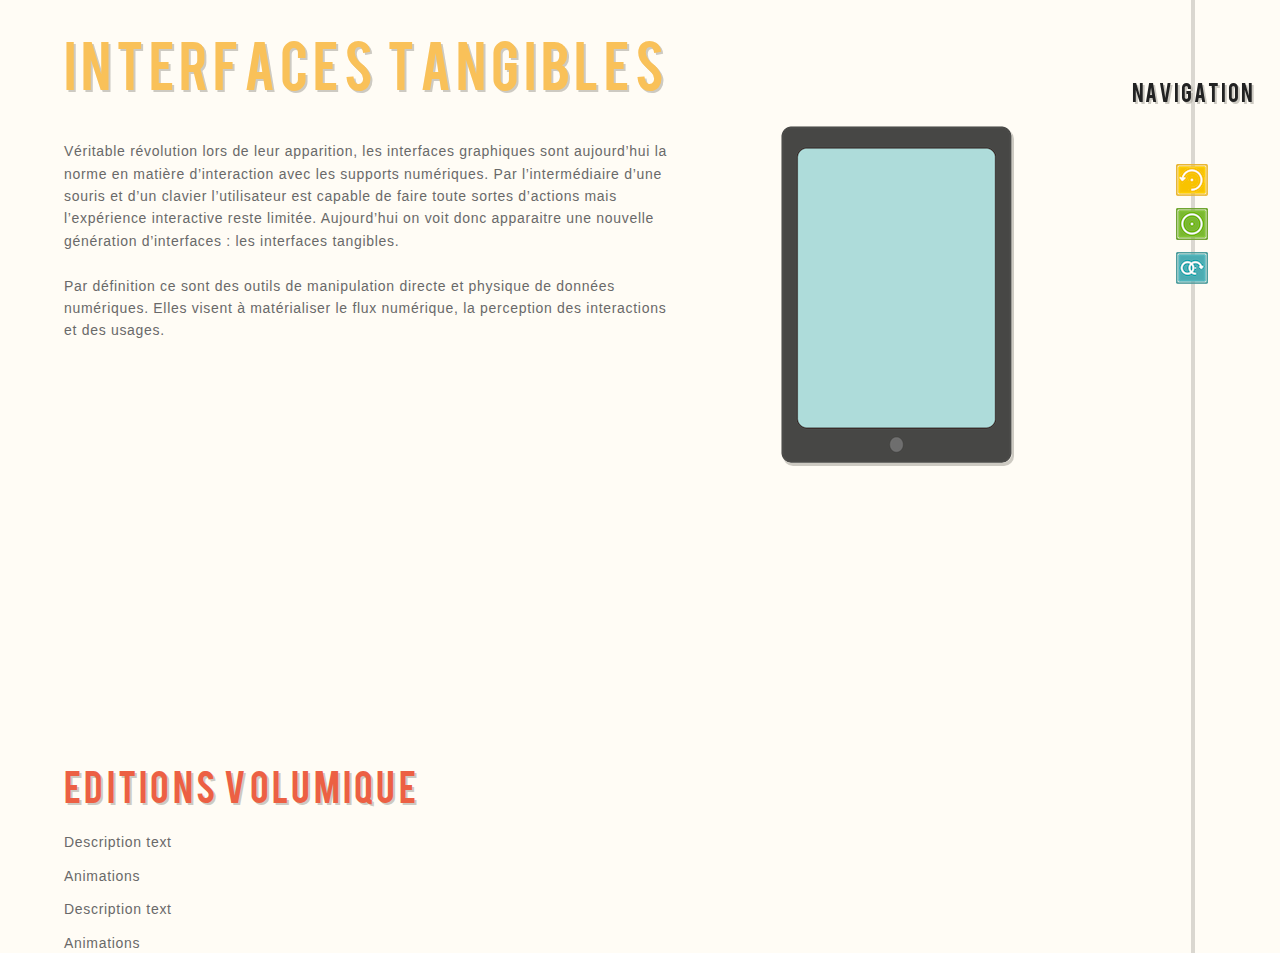
==== inte.html @ 30a745fb "Tidying up messy folders" ====
<!DOCTYPE html>
<!--[if lt IE 7]>      <html class="no-js lt-ie9 lt-ie8 lt-ie7"> <![endif]-->
<!--[if IE 7]>         <html class="no-js lt-ie9 lt-ie8"> <![endif]-->
<!--[if IE 8]>         <html class="no-js lt-ie9"> <![endif]-->
<!--[if gt IE 8]><!--> <html class="no-js"> <!--<![endif]-->
    <head>
        <meta charset="utf-8">
        <meta http-equiv="X-UA-Compatible" content="IE=edge,chrome=1">
        <title>Webquest - Interfaces - Gobelins CDNL 2013</title>
        <meta name="description" content="Site explicatif dédié aux interfaces tangibles">
        <meta name="viewport" content="width=device-width">

        <!-- CSS -->
        <link rel="stylesheet" href="css/normalize.css">
        <link rel="stylesheet" href="css/main.css">
        <link rel="stylesheet" href="css/inte.css">

        <!-- Fonts -->
        <link rel="stylesheet" href="fonts/opensans.css">
        <link rel="stylesheet" href="fonts/bebas.css">

        <!-- JS -->
        <script src="js/vendor/jquery-1.8.2.min.js"></script>
        <script src="js/jquery.scrollorama.js"></script>

    </head>
    <body>
    	<!--[if lt IE 7]>
        	<p class="chromeframe">You are using an outdated browser. <a href="http://browsehappy.com/">Upgrade your browser today</a> or <a href="http://www.google.com/chromeframe/?redirect=true">install Google Chrome Frame</a> to better experience this site.</p>
        <![endif]-->

        <div class="wrapper">  
            <div class="articles">
				<article class="scrollblock" id="home">            
	            	<h1 id="title">INTERFACES TANGIBLES</h1>
	             	<p>
	            	Véritable révolution lors de leur apparition, les interfaces graphiques sont aujourd’hui la norme en matière d’interaction avec les supports numériques. Par l’intermédiaire d’une souris et d’un clavier l’utilisateur est capable de faire toute sortes d’actions mais l’expérience interactive reste limitée.
	Aujourd’hui on voit donc apparaitre une nouvelle génération d’interfaces : les interfaces tangibles.<br/><br/>
	Par définition ce sont des outils de manipulation directe et physique de données numériques. Elles visent à matérialiser le flux numérique, la perception des interactions et des usages.
					</p>
					<aside>
						<img src="img/ipad_light.png" alt="iPad 2D">
					</aside>
					<div class="clearfix"></div>
				</article>

	            <article class="scrollblock" id="past">
	                <h2>EDITIONS VOLUMIQUE</h1>

	                <section class="desc">
	                    <p>Description text</p>
	                </section>
	                <section class="animation">
	                    Animations
	                </section>
	            </article>

	            <article class="scrollblock" id="present">
	                <section class="desc">
	                    <p>Description text</p>
	                </section>
	                <section class="animation">
	                    Animations
	                </section>
	            </article>
	        </div> <!-- end div.articles -->

	        <aside>
                <nav>
                    <h2>Navigation</h2>
                    <ul>
                    	<li id="home">Home</li>
                        <li id="past">Past</li>
                        <li id="present">Present</li>
                        <li id="future">Future</li>
                        <li id="credits">Credits</li>
                    </ul>
                </nav>
            </aside>
            
        </div> 	<!-- end div.wrapper -->
      
        <script type="text/javascript">
			var _gaq = _gaq || [];
			_gaq.push(['_setAccount', 'UA-35902643-1']);
			_gaq.push(['_trackPageview']);

			(function() {
				var ga = document.createElement('script'); ga.type = 'text/javascript'; ga.async = true;
				ga.src = ('https:' == document.location.protocol ? 'https://ssl' : 'http://www') + '.google-analytics.com/ga.js';
				var s = document.getElementsByTagName('script')[0]; s.parentNode.insertBefore(ga, s);
			})();
		</script>
    
    </body>
</html>
---- css/main.css ----
/*
 * HTML5 Boilerplate
 *
 * What follows is the result of much research on cross-browser styling.
 * Credit left inline and big thanks to Nicolas Gallagher, Jonathan Neal,
 * Kroc Camen, and the H5BP dev community and team.
 */

/* ==========================================================================
   Base styles: opinionated defaults
   ========================================================================== */

html,
button,
input,
select,
textarea {
    color: #222;
}

body {
    font-size: 1em;
    line-height: 1.4;
}

/*
 * Remove text-shadow in selection highlight: h5bp.com/i
 * These selection declarations have to be separate.
 * Customize the background color to match your design.
 */

::-moz-selection {
    background: #b3d4fc;
    text-shadow: none;
}

::selection {
    background: #b3d4fc;
    text-shadow: none;
}

/*
 * A better looking default horizontal rule
 */

hr {
    display: block;
    height: 1px;
    border: 0;
    border-top: 1px solid #ccc;
    margin: 1em 0;
    padding: 0;
}

/*
 * Remove the gap between images and the bottom of their containers: h5bp.com/i/440
 */

img {
    vertical-align: middle;
}

/*
 * Remove default fieldset styles.
 */

fieldset {
    border: 0;
    margin: 0;
    padding: 0;
}

/*
 * Allow only vertical resizing of textareas.
 */

textarea {
    resize: vertical;
}

/* ==========================================================================
   Chrome Frame prompt
   ========================================================================== */

.chromeframe {
    margin: 0.2em 0;
    background: #ccc;
    color: #000;
    padding: 0.2em 0;
}

/* ==========================================================================
   Author's custom styles
   ========================================================================== */

















/* ==========================================================================
   Helper classes
   ========================================================================== */

/*
 * Image replacement
 */

.ir {
    background-color: transparent;
    border: 0;
    overflow: hidden;
    /* IE 6/7 fallback */
    *text-indent: -9999px;
}

.ir:before {
    content: "";
    display: block;
    width: 0;
    height: 100%;
}

/*
 * Hide from both screenreaders and browsers: h5bp.com/u
 */

.hidden {
    display: none !important;
    visibility: hidden;
}

/*
 * Hide only visually, but have it available for screenreaders: h5bp.com/v
 */

.visuallyhidden {
    border: 0;
    clip: rect(0 0 0 0);
    height: 1px;
    margin: -1px;
    overflow: hidden;
    padding: 0;
    position: absolute;
    width: 1px;
}

/*
 * Extends the .visuallyhidden class to allow the element to be focusable
 * when navigated to via the keyboard: h5bp.com/p
 */

.visuallyhidden.focusable:active,
.visuallyhidden.focusable:focus {
    clip: auto;
    height: auto;
    margin: 0;
    overflow: visible;
    position: static;
    width: auto;
}

/*
 * Hide visually and from screenreaders, but maintain layout
 */

.invisible {
    visibility: hidden;
}

/*
 * Clearfix: contain floats
 *
 * For modern browsers
 * 1. The space content is one way to avoid an Opera bug when the
 *    `contenteditable` attribute is included anywhere else in the document.
 *    Otherwise it causes space to appear at the top and bottom of elements
 *    that receive the `clearfix` class.
 * 2. The use of `table` rather than `block` is only necessary if using
 *    `:before` to contain the top-margins of child elements.
 */

.clearfix:before,
.clearfix:after {
    content: " "; /* 1 */
    display: table; /* 2 */
}

.clearfix:after {
    clear: both;
}

/*
 * For IE 6/7 only
 * Include this rule to trigger hasLayout and contain floats.
 */

.clearfix {
    *zoom: 1;
}

/* ==========================================================================
   EXAMPLE Media Queries for Responsive Design.
   Theses examples override the primary ('mobile first') styles.
   Modify as content requires.
   ========================================================================== */

@media only screen and (min-width: 35em) {
    /* Style adjustments for viewports that meet the condition */
}

@media only screen and (-webkit-min-device-pixel-ratio: 1.5),
       only screen and (min-resolution: 144dpi) {
    /* Style adjustments for high resolution devices */
}

/* ==========================================================================
   Print styles.
   Inlined to avoid required HTTP connection: h5bp.com/r
   ========================================================================== */

@media print {
    * {
        background: transparent !important;
        color: #000 !important; /* Black prints faster: h5bp.com/s */
        box-shadow:none !important;
        text-shadow: none !important;
    }

    a,
    a:visited {
        text-decoration: underline;
    }

    a[href]:after {
        content: " (" attr(href) ")";
    }

    abbr[title]:after {
        content: " (" attr(title) ")";
    }

    /*
     * Don't show links for images, or javascript/internal links
     */

    .ir a:after,
    a[href^="javascript:"]:after,
    a[href^="#"]:after {
        content: "";
    }

    pre,
    blockquote {
        border: 1px solid #999;
        page-break-inside: avoid;
    }

    thead {
        display: table-header-group; /* h5bp.com/t */
    }

    tr,
    img {
        page-break-inside: avoid;
    }

    img {
        max-width: 100% !important;
    }

    @page {
        margin: 0.5cm;
    }

    p,
    h2,
    h3 {
        orphans: 3;
        widows: 3;
    }

    h2,
    h3 {
        page-break-after: avoid;
    }
}
---- css/inte.css ----
/* ******
 style.css 

Main : #f9c159
Past : #ec6044
Present :
Future :
Text : #696969
Text-shadow : #aba8a0
****** */

/* HTML Generic */
body {
	background-color: #FFFAEF;
	font-family: "Helvetica", "Arial", sans-serif;
	font-size: 14px;
	line-height: 1.4em;
	letter-spacing: 0.05em;
	background-color: #fffcf5;
}

div.wrapper {
	width: 100%;
	height: 100%;
}

::selection {
	background: #ffb7b7; /* Safari */
}

::-moz-selection {
	background: rgba(150,0,0,0.4); /* Safari */
}

/* Headings */
h1,h2,h3,h4,h5 {
	font-family: "BebasRegular";
	letter-spacing: 0.09em;
	line-height: 1em;
	font-weight: 400;
	text-shadow: 2px 2px 0px rgba(171, 168, 160, 0.6);
}

/* Site title */
h1 { 
	font-size: 3.85em;	/* 41pt */
	color: #f9c159;
}

/* Articles Generic */
div.articles {
	width: 80%;
	margin-left: 5%;
	color: #696969;
}
article#past h2 {
	color: #ec6044;
	font-size: 2.6em; /* 22pt */
}

/* Navigation */
aside nav {
	display: block;
	position: fixed;
	right: 2%;
	top: 0px;
	padding-top: 5%;
	background:  url('../img/nav_bg_filet.png') repeat-y center;
	height: 100%;
}

aside nav ul li {
	list-style-type: none;
	height: 38px;
	padding-top: 6px;
	text-indent: -9999px;
	margin-left: 4px;
}

aside nav ul li:hover {
	background-size: 34px !important;
	cursor: pointer;
}

aside nav ul li#home {
}

aside nav ul li#past {
	background: url('../img/nav_yellow2_light.png') no-repeat top left;
}


aside nav ul li#present {
	background:  url('../img/nav_green_light.png') no-repeat top left;
}

aside nav ul li#future {
	background:  url('../img/nav_blue_light.png') no-repeat top left;
}

aside nav ul li#credits {
}

/* Articles Aside */
article#home {
	height: 700px;
}
article#home p {
	width: 60%;
	display: inline-block;
	line-height: 1.6em;
}
article#home aside {
	width: 30%;
	float: right;
}
article#home aside img {
	border:0px solid transparent;
	border-radius: 10px;
	box-shadow: 2px 3px 0px rgba(171, 168, 160, 0.6);
}
---- fonts/opensans.css ----
/* Generated by Font Squirrel (http://www.fontsquirrel.com) on October 20, 2012 05:47:39 PM America/New_York */



@font-face {
    font-family: 'OpenSansLight';
    src: url('OpenSans-Light-webfont.eot');
    src: url('OpenSans-Light-webfont.eot?#iefix') format('embedded-opentype'),
         url('OpenSans-Light-webfont.woff') format('woff'),
         url('OpenSans-Light-webfont.ttf') format('truetype'),
         url('OpenSans-Light-webfont.svg#OpenSansLight') format('svg');
    font-weight: normal;
    font-style: normal;
}

@font-face {
    font-family: 'OpenSansLightItalic';
    src: url('OpenSans-LightItalic-webfont.eot');
    src: url('OpenSans-LightItalic-webfont.eot?#iefix') format('embedded-opentype'),
         url('OpenSans-LightItalic-webfont.woff') format('woff'),
         url('OpenSans-LightItalic-webfont.ttf') format('truetype'),
         url('OpenSans-LightItalic-webfont.svg#OpenSansLightItalic') format('svg');
    font-weight: normal;
    font-style: normal;

}

@font-face {
    font-family: 'OpenSansRegular';
    src: url('OpenSans-Regular-webfont.eot');
    src: url('OpenSans-Regular-webfont.eot?#iefix') format('embedded-opentype'),
         url('OpenSans-Regular-webfont.woff') format('woff'),
         url('OpenSans-Regular-webfont.ttf') format('truetype'),
         url('OpenSans-Regular-webfont.svg#OpenSansRegular') format('svg');
    font-weight: normal;
    font-style: normal;

}

@font-face {
    font-family: 'OpenSansItalic';
    src: url('OpenSans-Italic-webfont.eot');
    src: url('OpenSans-Italic-webfont.eot?#iefix') format('embedded-opentype'),
         url('OpenSans-Italic-webfont.woff') format('woff'),
         url('OpenSans-Italic-webfont.ttf') format('truetype'),
         url('OpenSans-Italic-webfont.svg#OpenSansItalic') format('svg');
    font-weight: normal;
    font-style: normal;

}

@font-face {
    font-family: 'OpenSansSemibold';
    src: url('OpenSans-Semibold-webfont.eot');
    src: url('OpenSans-Semibold-webfont.eot?#iefix') format('embedded-opentype'),
         url('OpenSans-Semibold-webfont.woff') format('woff'),
         url('OpenSans-Semibold-webfont.ttf') format('truetype'),
         url('OpenSans-Semibold-webfont.svg#OpenSansSemibold') format('svg');
    font-weight: normal;
    font-style: normal;

}

@font-face {
    font-family: 'OpenSansSemiboldItalic';
    src: url('OpenSans-SemiboldItalic-webfont.eot');
    src: url('OpenSans-SemiboldItalic-webfont.eot?#iefix') format('embedded-opentype'),
         url('OpenSans-SemiboldItalic-webfont.woff') format('woff'),
         url('OpenSans-SemiboldItalic-webfont.ttf') format('truetype'),
         url('OpenSans-SemiboldItalic-webfont.svg#OpenSansSemiboldItalic') format('svg');
    font-weight: normal;
    font-style: normal;

}

@font-face {
    font-family: 'OpenSansBold';
    src: url('OpenSans-Bold-webfont.eot');
    src: url('OpenSans-Bold-webfont.eot?#iefix') format('embedded-opentype'),
         url('OpenSans-Bold-webfont.woff') format('woff'),
         url('OpenSans-Bold-webfont.ttf') format('truetype'),
         url('OpenSans-Bold-webfont.svg#OpenSansBold') format('svg');
    font-weight: normal;
    font-style: normal;

}

@font-face {
    font-family: 'OpenSansBoldItalic';
    src: url('OpenSans-BoldItalic-webfont.eot');
    src: url('OpenSans-BoldItalic-webfont.eot?#iefix') format('embedded-opentype'),
         url('OpenSans-BoldItalic-webfont.woff') format('woff'),
         url('OpenSans-BoldItalic-webfont.ttf') format('truetype'),
         url('OpenSans-BoldItalic-webfont.svg#OpenSansBoldItalic') format('svg');
    font-weight: normal;
    font-style: normal;

}

@font-face {
    font-family: 'OpenSansExtrabold';
    src: url('OpenSans-ExtraBold-webfont.eot');
    src: url('OpenSans-ExtraBold-webfont.eot?#iefix') format('embedded-opentype'),
         url('OpenSans-ExtraBold-webfont.woff') format('woff'),
         url('OpenSans-ExtraBold-webfont.ttf') format('truetype'),
         url('OpenSans-ExtraBold-webfont.svg#OpenSansExtrabold') format('svg');
    font-weight: normal;
    font-style: normal;

}

@font-face {
    font-family: 'OpenSansExtraboldItalic';
    src: url('OpenSans-ExtraBoldItalic-webfont.eot');
    src: url('OpenSans-ExtraBoldItalic-webfont.eot?#iefix') format('embedded-opentype'),
         url('OpenSans-ExtraBoldItalic-webfont.woff') format('woff'),
         url('OpenSans-ExtraBoldItalic-webfont.ttf') format('truetype'),
         url('OpenSans-ExtraBoldItalic-webfont.svg#OpenSansExtraboldItalic') format('svg');
    font-weight: normal;
    font-style: normal;

}
---- fonts/bebas.css ----
/* Generated by Font Squirrel (http://www.fontsquirrel.com) on October 25, 2012 12:53:35 PM America/New_York */



@font-face {
    font-family: 'BebasRegular';
    src: url('BEBAS___-webfont.eot');
    src: url('BEBAS___-webfont.eot?#iefix') format('embedded-opentype'),
         url('BEBAS___-webfont.woff') format('woff'),
         url('BEBAS___-webfont.ttf') format('truetype'),
         url('BEBAS___-webfont.svg#BebasRegular') format('svg');
    font-weight: normal;
    font-style: normal;

}
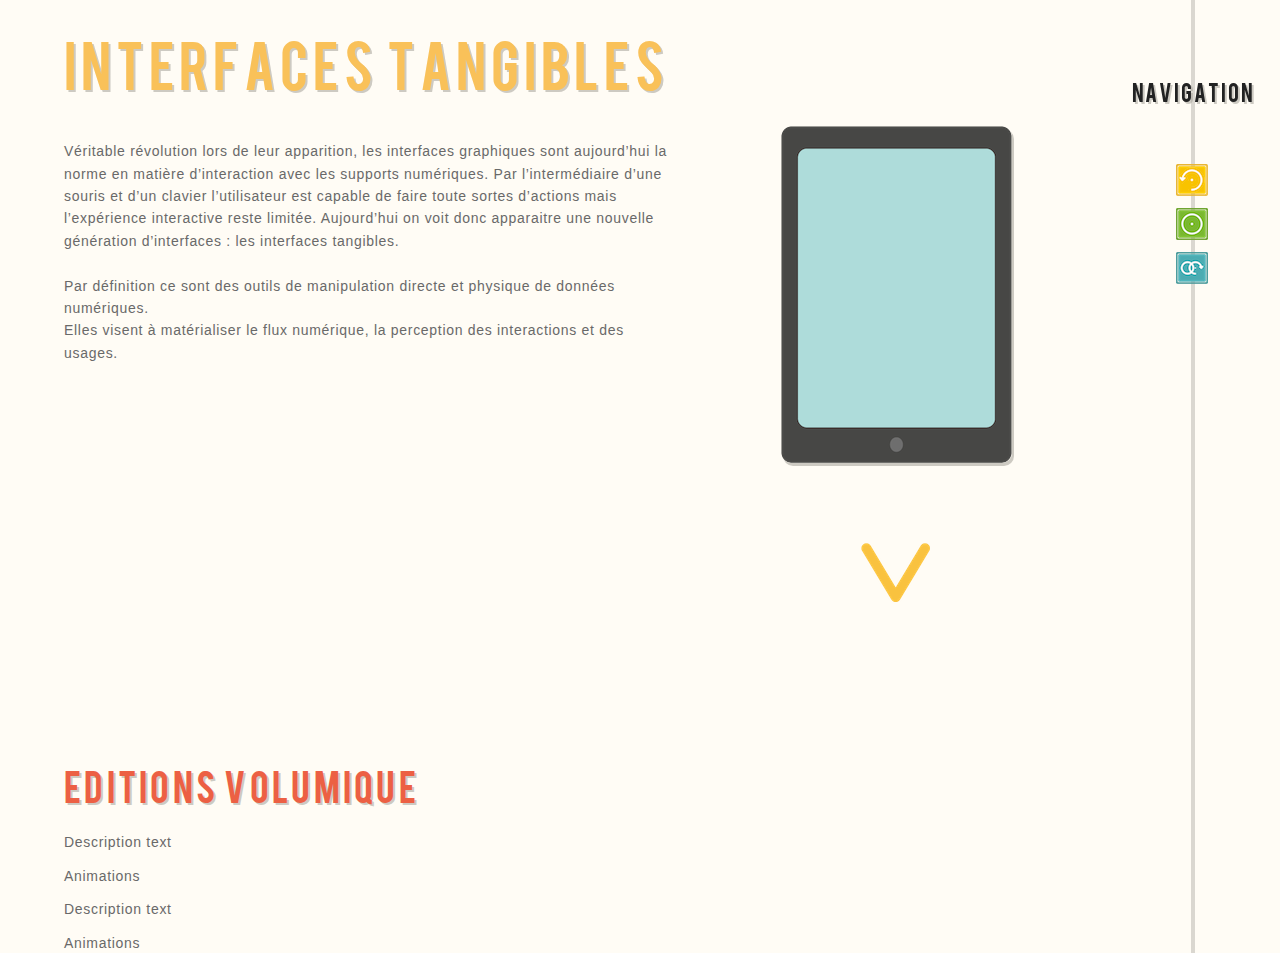
==== commit af710424: "Typography + CSS3 animations + favicon" ====
--- a/inte.html
+++ b/inte.html
@@ -9,6 +9,7 @@
         <title>Webquest - Interfaces - Gobelins CDNL 2013</title>
         <meta name="description" content="Site explicatif dédié aux interfaces tangibles">
         <meta name="viewport" content="width=device-width">
+		<link rel="icon" href="favicon.ico" type="image/x-icon">
 
         <!-- CSS -->
         <link rel="stylesheet" href="css/normalize.css">
@@ -36,10 +37,11 @@
 	             	<p>
 	            	Véritable révolution lors de leur apparition, les interfaces graphiques sont aujourd’hui la norme en matière d’interaction avec les supports numériques. Par l’intermédiaire d’une souris et d’un clavier l’utilisateur est capable de faire toute sortes d’actions mais l’expérience interactive reste limitée.
 	Aujourd’hui on voit donc apparaitre une nouvelle génération d’interfaces : les interfaces tangibles.<br/><br/>
-	Par définition ce sont des outils de manipulation directe et physique de données numériques. Elles visent à matérialiser le flux numérique, la perception des interactions et des usages.
+	Par définition ce sont des outils de manipulation directe et physique de données numériques. <br/>Elles visent à matérialiser le flux numérique, la perception des interactions et des usages.
 					</p>
 					<aside>
 						<img src="img/ipad_light.png" alt="iPad 2D">
+						<a class="scrolldown" href="#present" title="Scroll Down">Scroll Down</a>
 					</aside>
 					<div class="clearfix"></div>
 				</article>
@@ -77,7 +79,7 @@
                     </ul>
                 </nav>
             </aside>
-            
+
         </div> 	<!-- end div.wrapper -->
       
         <script type="text/javascript">
--- a/css/inte.css
+++ b/css/inte.css
@@ -101,6 +101,37 @@
 aside nav ul li#credits {
 }
 
+article aside a {
+	width: 69px;
+	height: 59px;
+	background :url('../img/icon_down_light.png') no-repeat center;
+	text-indent: -9999px;
+	display: block;
+	margin: 80px;
+	animation: levitate 2s infinite ease-out alternate-reverse;
+	-webkit-animation: levitate 2s infinite ease-out alternate-reverse;
+}
+
+@keyframes levitate {
+    from {
+    	margin-top: 80px;
+    }
+    to   {
+    	margin-top: 50px;
+    }
+}
+
+@-webkit-keyframes levitate {
+    from {
+    	margin-top: 80px;
+    }
+    to   {
+    	margin-top: 50px;
+    }
+}
+
+
+
 /* Articles Aside */
 article#home {
 	height: 700px;
@@ -109,6 +140,7 @@
 	width: 60%;
 	display: inline-block;
 	line-height: 1.6em;
+	text-justify: newspaper;
 }
 article#home aside {
 	width: 30%;
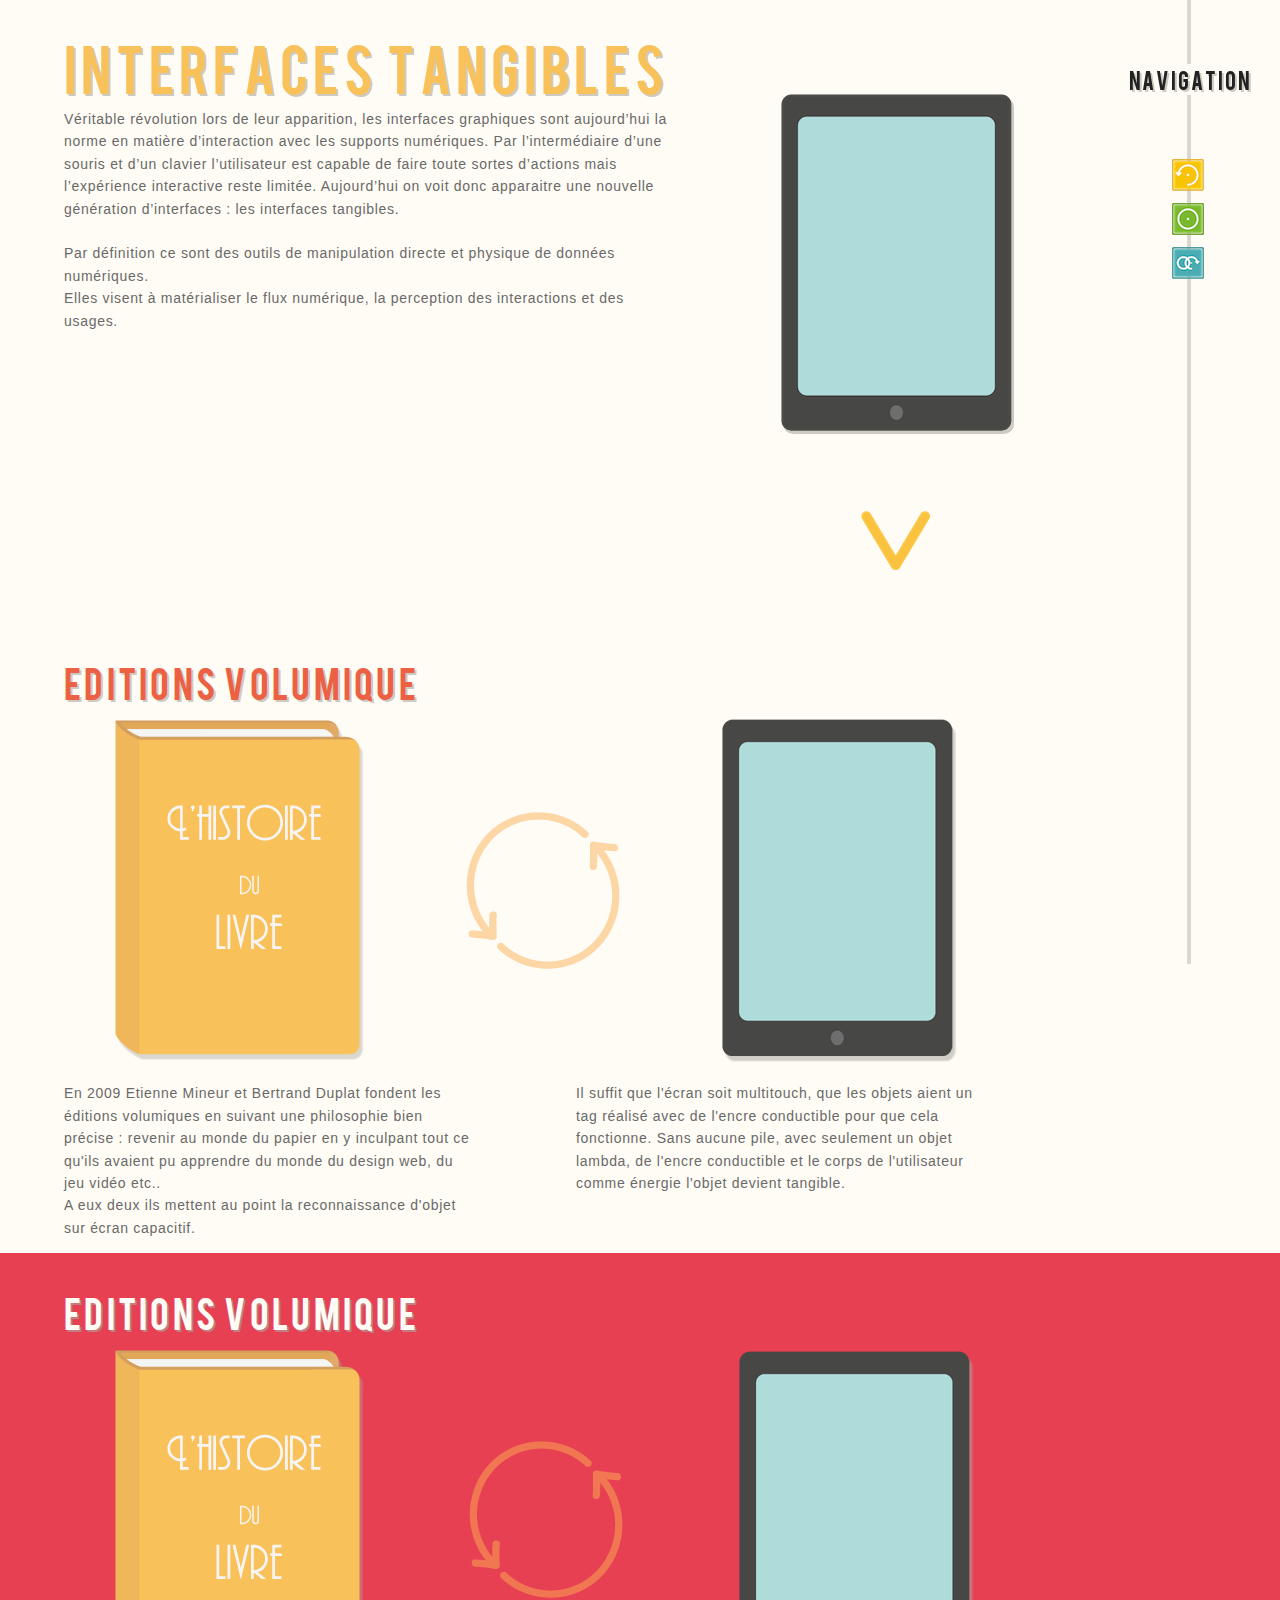
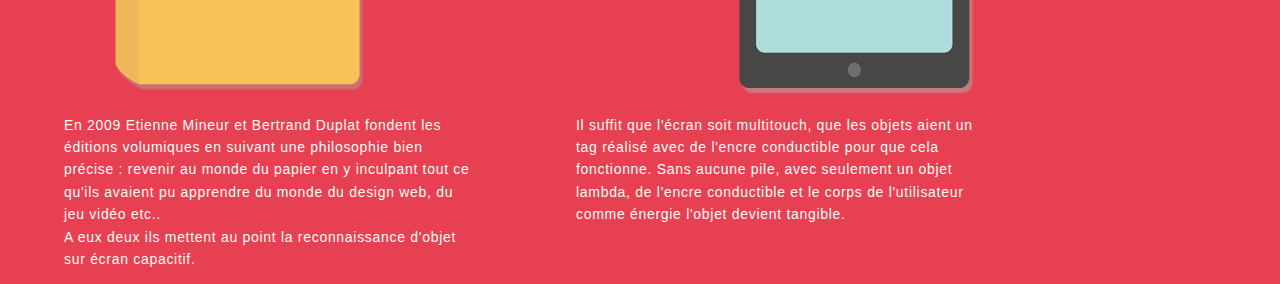
==== commit be2fc3e3: "Animations + new parts" ====
--- a/inte.html
+++ b/inte.html
@@ -22,7 +22,9 @@
 
         <!-- JS -->
         <script src="js/vendor/jquery-1.8.2.min.js"></script>
-        <script src="js/jquery.scrollorama.js"></script>
+        <script type="text/javascript" src="js/jquery.parallax-1.1.3.js"></script>
+
+        <!-- <script src="js/jquery.scrollorama.js"></script> -->
 
     </head>
     <body>
@@ -32,38 +34,58 @@
 
         <div class="wrapper">  
             <div class="articles">
-				<article class="scrollblock" id="home">            
-	            	<h1 id="title">INTERFACES TANGIBLES</h1>
-	             	<p>
-	            	Véritable révolution lors de leur apparition, les interfaces graphiques sont aujourd’hui la norme en matière d’interaction avec les supports numériques. Par l’intermédiaire d’une souris et d’un clavier l’utilisateur est capable de faire toute sortes d’actions mais l’expérience interactive reste limitée.
-	Aujourd’hui on voit donc apparaitre une nouvelle génération d’interfaces : les interfaces tangibles.<br/><br/>
-	Par définition ce sont des outils de manipulation directe et physique de données numériques. <br/>Elles visent à matérialiser le flux numérique, la perception des interactions et des usages.
-					</p>
-					<aside>
-						<img src="img/ipad_light.png" alt="iPad 2D">
-						<a class="scrolldown" href="#present" title="Scroll Down">Scroll Down</a>
-					</aside>
+				<article class="scrollblock" id="home">    
+					<div class="content">        
+		            	<h1 id="home">INTERFACES TANGIBLES</h1>
+		             	<p>
+		            	Véritable révolution lors de leur apparition, les interfaces graphiques sont aujourd’hui la norme en matière d’interaction avec les supports numériques. Par l’intermédiaire d’une souris et d’un clavier l’utilisateur est capable de faire toute sortes d’actions mais l’expérience interactive reste limitée.
+		Aujourd’hui on voit donc apparaitre une nouvelle génération d’interfaces : les interfaces tangibles.<br/><br/>
+		Par définition ce sont des outils de manipulation directe et physique de données numériques. <br/>Elles visent à matérialiser le flux numérique, la perception des interactions et des usages.
+						</p>
+
+						<aside>
+							<img src="img/ipad_light.png" alt="iPad 2D">
+							<div class="animation">
+								<a class="scrollTo" href="#past" title="Scroll Down">Scroll Down</a>
+							</div>
+						</aside>
+					</div>
 					<div class="clearfix"></div>
 				</article>
 
 	            <article class="scrollblock" id="past">
-	                <h2>EDITIONS VOLUMIQUE</h1>
+	            	<div class="content">        
 
-	                <section class="desc">
-	                    <p>Description text</p>
-	                </section>
-	                <section class="animation">
-	                    Animations
-	                </section>
+		                <h2>EDITIONS VOLUMIQUE</h1>
+		                <aside>
+		                	<img id="book" src="img/volu1_livre.png" alt="Livre 2D">
+		                	<div class="animation">
+		                		<img src="img/volu1_melanger.png">
+		                	</div>
+		                	<img id="ipad" src="img/volu1_ipad.png" alt="iPad 2D">
+
+		                </aside>
+		               	<p class="left">En 2009 Etienne Mineur et Bertrand Duplat fondent les éditions volumiques en suivant une philosophie bien précise : revenir au monde du papier en y inculpant tout ce qu'ils avaient pu apprendre du monde du design web, du jeu vidéo etc..
+	<br/>A eux deux ils mettent au point la reconnaissance d'objet sur écran capacitif.</p>
+		                <p class="right">Il suffit que l'écran soit multitouch, que les objets aient un tag réalisé avec de l'encre conductible pour que cela fonctionne. Sans aucune pile, avec seulement un objet lambda, de l'encre conductible et le corps de l'utilisateur comme énergie l'objet devient tangible.
+		                </p>
+		            </div>	
+	                <div class="clearfix"></div>
 	            </article>
 
-	            <article class="scrollblock" id="present">
-	                <section class="desc">
-	                    <p>Description text</p>
-	                </section>
-	                <section class="animation">
-	                    Animations
-	                </section>
+	            <article class="scrollblock" id="past_1">
+	            	<div class="content">        
+
+		                <h2>EDITIONS VOLUMIQUE</h1>
+		                <aside>
+		                	<img src="img/volu1.png" alt="Editions Volumiques 1">
+		                </aside>
+		               	<p class="left">En 2009 Etienne Mineur et Bertrand Duplat fondent les éditions volumiques en suivant une philosophie bien précise : revenir au monde du papier en y inculpant tout ce qu'ils avaient pu apprendre du monde du design web, du jeu vidéo etc..
+	<br/>A eux deux ils mettent au point la reconnaissance d'objet sur écran capacitif.</p>
+		                <p class="right">Il suffit que l'écran soit multitouch, que les objets aient un tag réalisé avec de l'encre conductible pour que cela fonctionne. Sans aucune pile, avec seulement un objet lambda, de l'encre conductible et le corps de l'utilisateur comme énergie l'objet devient tangible.
+		                </p>
+		            </div>
+	                <div class="clearfix"></div>
 	            </article>
 	        </div> <!-- end div.articles -->
 
@@ -71,17 +93,35 @@
                 <nav>
                     <h2>Navigation</h2>
                     <ul>
-                    	<li id="home">Home</li>
-                        <li id="past">Past</li>
-                        <li id="present">Present</li>
-                        <li id="future">Future</li>
-                        <li id="credits">Credits</li>
+                    	<li id="home"><a href="#home" title="Home">Home</a></li>
+                        <li id="past"><a href="#past" title="Past">Past</a></li>
+                        <li id="present"><a href="#present" title="Present">Present</a></li>
+                        <li id="future"><a href="#future" title="Future">Future</a></li>
+                        <li id="credits"><a href="#credits" title="Credits">Credits</a></li>
                     </ul>
                 </nav>
             </aside>
 
         </div> 	<!-- end div.wrapper -->
-      
+      	<script type="text/javascript">	
+		    $(document).ready(function(){		
+		        $('article#home').parallax("center", 0.5, true, 400);
+		        $('article#past').parallax("center", 1, true);
+		        $('article#past_1').parallax("center", 0.5, true);
+		    })
+		</script>
+
+		<script type="text/javascript">
+			jQuery(document).ready(function($) {
+ 
+				$("nav ul li a, a.scrollTo").click(function(event){		
+				event.preventDefault();
+				console.log('Hash : ' + $(this.hash).offset().top);
+				$('html,body').animate({scrollTop:$(this.hash).offset().top}, 1700);
+				});
+			});
+		</script>
+
         <script type="text/javascript">
 			var _gaq = _gaq || [];
 			_gaq.push(['_setAccount', 'UA-35902643-1']);
--- a/css/inte.css
+++ b/css/inte.css
@@ -10,6 +10,11 @@
 ****** */
 
 /* HTML Generic */
+html, body {
+	height:100%;
+	width:100%;
+}
+
 body {
 	background-color: #FFFAEF;
 	font-family: "Helvetica", "Arial", sans-serif;
@@ -39,6 +44,14 @@
 	line-height: 1em;
 	font-weight: 400;
 	text-shadow: 2px 2px 0px rgba(171, 168, 160, 0.6);
+	margin: 0;
+}
+
+.left {
+	float: left;
+}
+.right {
+	float: right:;
 }
 
 /* Site title */
@@ -49,13 +62,29 @@
 
 /* Articles Generic */
 div.articles {
-	width: 80%;
-	margin-left: 5%;
 	color: #696969;
 }
-article#past h2 {
+
+article {
+	width: auto;
+	height: 100%;
+	-webkit-background-size: cover; /* pour Chrome et Safari */
+  	-moz-background-size: cover; /* pour Firefox */
+  	-o-background-size: cover; /* pour Opera */
+  	background-size: cover; /* version standardisée */
+  	padding-top: 40px;
+}
+
+
+article h2 {
 	color: #ec6044;
 	font-size: 2.6em; /* 22pt */
+	margin-bottom: 20px;
+}
+
+article .content {
+	margin-left: 5%;
+	width: 80%;
 }
 
 /* Navigation */
@@ -69,12 +98,25 @@
 	height: 100%;
 }
 
+aside nav h2 {
+	background-color: #fffcf5;
+	padding: 5px 3px 5px 5px;
+}
+
 aside nav ul li {
 	list-style-type: none;
 	height: 38px;
 	padding-top: 6px;
+	margin-left: 4px;
+}
+aside nav ul li a {
+	height: 32px;
+	widows: 32px;
+	display: block;
+	padding-top: 6px;
 	text-indent: -9999px;
 	margin-left: 4px;
+
 }
 
 aside nav ul li:hover {
@@ -82,26 +124,58 @@
 	cursor: pointer;
 }
 
-aside nav ul li#home {
-}
-
-aside nav ul li#past {
+aside nav ul li#home a {
+}
+
+aside nav ul li#past a {
 	background: url('../img/nav_yellow2_light.png') no-repeat top left;
 }
 
 
-aside nav ul li#present {
+aside nav ul li#present a {
 	background:  url('../img/nav_green_light.png') no-repeat top left;
 }
 
-aside nav ul li#future {
+aside nav ul li#future a {
 	background:  url('../img/nav_blue_light.png') no-repeat top left;
 }
 
 aside nav ul li#credits {
 }
 
-article aside a {
+
+/* Articles Aside */
+/* **** HOME **** */
+article#home {
+	z-index:998px;
+	background-position: fixed; 
+}
+
+article#home p {
+	width: 60%;
+	display: inline-block;
+	line-height: 1.6em;
+	text-justify: newspaper;
+}
+
+article#home aside {
+	width: 30%;
+	float: right;
+}
+
+article#home aside img {
+	border:0px solid transparent;
+	border-radius: 10px;
+	box-shadow: 2px 3px 0px rgba(171, 168, 160, 0.6);
+}
+
+article#home aside div.animation {
+	width: 230px;
+	height: 192px;
+	overflow: hidden;
+}
+
+article#home aside div.animation a {
 	width: 69px;
 	height: 59px;
 	background :url('../img/icon_down_light.png') no-repeat center;
@@ -130,24 +204,79 @@
     }
 }
 
-
-
-/* Articles Aside */
-article#home {
-	height: 700px;
-}
-article#home p {
-	width: 60%;
+/* **** EDITIONS VOLUMIQUE 1 **** */
+article#past {
+	z-index:997px;
+	background-position: fixed; 
+}
+
+article#past aside {
+	margin-left: 5%;
+}
+article#past p {
+	line-height: 1.6em;
+	margin-top: 20px;
+}
+
+article#past p.left {
+	width: 40%;
+	margin-right: 10%;
+}
+
+article#past p.right {
+	width: 90%;
+}
+
+article#past aside img {
 	display: inline-block;
+}
+
+article#past aside img#book {}
+
+article#past aside img#ipad {}
+
+
+article#past aside div.animation {
+	display: inline-block;
+	margin: 0 10%;
+	animation: rotate 6s infinite linear;
+}
+
+@keyframes rotate {
+    from {
+    	transform: rotate(359deg);
+    }
+    to   {
+    	transform: rotate(0);
+    }
+}
+
+/* **** EDITIONS VOLUMIQUE 1.1 **** */
+
+article#past_1 {
+	z-index:996px;
+	background-position: fixed;
+	background-color: #e84053;
+	margin-left: 0;
+	color: #fffcf5;
+}
+
+article#past_1 h2 {
+	color: #fffcf5;
+}
+article#past_1 aside {
+	margin-left: 5%;
+}
+article#past_1 p {
 	line-height: 1.6em;
-	text-justify: newspaper;
-}
-article#home aside {
-	width: 30%;
-	float: right;
-}
-article#home aside img {
-	border:0px solid transparent;
-	border-radius: 10px;
-	box-shadow: 2px 3px 0px rgba(171, 168, 160, 0.6);
-}+	margin-top: 20px;
+}
+
+article#past_1 p.left {
+	width: 40%;
+	margin-right: 10%;
+}
+
+article#past_1 p.right {
+	width: 90%;
+}
